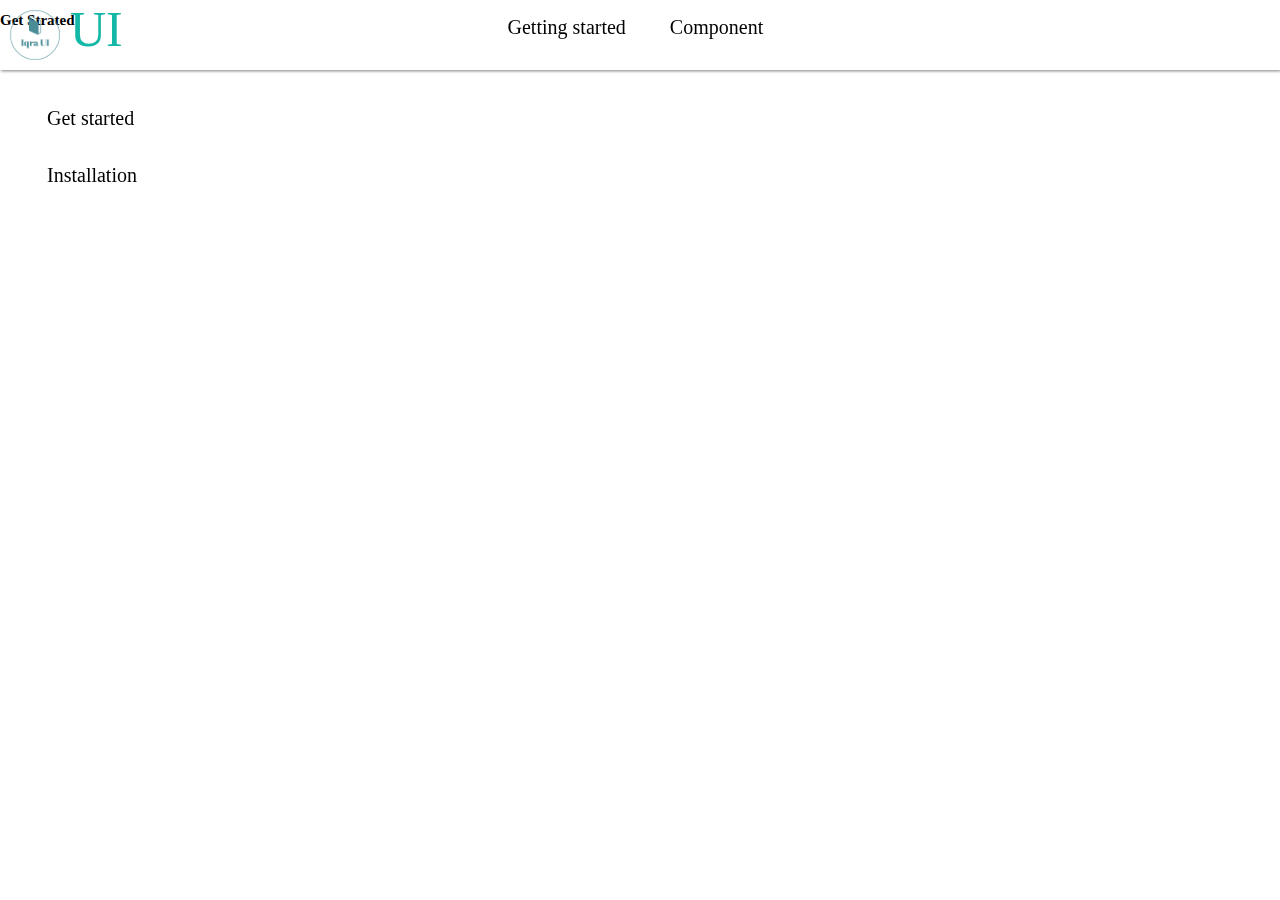
==== index.html @ eab52781 "building header and sidebar" ====
<!DOCTYPE html>
<html lang="en">
<head>
    <meta charset="UTF-8">
    <meta http-equiv="X-UA-Compatible" content="IE=edge">
    <meta name="viewport" content="width=device-width, initial-scale=1.0">
    <title>Document</title>
    <link rel="stylesheet" href="index.css">
    <link rel="stylesheet" href="./stylesheets/main.css">
    <link rel="preconnect" href="https://fonts.googleapis.com">
<link rel="preconnect" href="https://fonts.gstatic.com" crossorigin>
<link href="https://fonts.googleapis.com/css2?family=Cantarell:wght@400;700&family=Heebo&family=Hind:wght@300&family=Lora&family=Nunito+Sans:wght@600&family=Open+Sans+Condensed:wght@700&family=Roboto+Mono:wght@500&family=Roboto:wght@400;500&family=Source+Sans+Pro:ital,wght@0,400;1,600&display=swap" rel="stylesheet">
<link rel="stylesheet" href="https://pro.fontawesome.com/releases/v5.10.0/css/all.css" integrity="sha384-AYmEC3Yw5cVb3ZcuHtOA93w35dYTsvhLPVnYs9eStHfGJvOvKxVfELGroGkvsg+p" crossorigin="anonymous"/>
<link rel="stylesheet" href="path/to/font-awesome/css/font-awesome.min.css">
</head>
<body>
    <div class="grid-container">
        <!---------------------- nav bar --------------- -->
        <div class="navbar">
             <div class="logo-container">
                 <div class="logo">
                     <img class="logo-image" src="/images/iqra-transparent.png">
                 </div>

                 <div class="logo-text">UI</div>
             </div>
       <!---------------------nav items------------------------------------------------ -->
            <div class="nav-content-container">
                <ul class="nav-items">

                    <li class="nav-item">
                        <a href="/">Getting started</a>
                    </li>

                    <li class="nav-item">
                        <a href="/components.html">Component</a>
                    </li>
                </ul>
            </div>
<!------------------------------ nav bar social media icons------------------------------------------------------------------------------- -->
          <div class="nav-social-media-icons-container">
              <ul class="nav-items">
                  <li class="nav-item">
                      <a href="https://github.com/mariyasada">
                          <span class="nav-icon"><i class="fab fa-github"></i></span>
                      </a>
                  </li>

                  <li class="nav-item">
                    <a href="https://twitter.com/mariya_sada">
                        <span class="nav-icon"><i class="fab fa-twitter"></i></span>
                    </a>
                </li>

                <li class="nav-item">
                    <a href="https://www.linkedin.com/in/mariya-sada-1b6443139">
                        <span class="nav-icon"><i class="fab fa-linkedin"></i></span>
                    </a>
                </li>
              </ul>
          </div>
        </div>
<!------------------------- --------------------------nav bar ends here-------------------------------------------------------------------------------- -->
<!-- ------------------------------------------------SIDEBAR STARTS FROM HERE------------------------------------------------ -->
      <div class="sidebar-container">
          <ul class="sidebar-items">
              <li class="sidebar-list-item">
                  <a href="#getstarted"> Get started</a>
              </li>

              <li class="sidebar-list-item">
                <a href="#installation">Installation</a>
             </li>
          </ul>
      </div>
<!--------------------------------  side bar ends here-------------main content starts here--------------------------------- -->
      <section class="main-content-container">
         <div class="section1-container">
             <h2 class="section1-heading">
                 <a href="">Get Strated</a>
             </h2>
             
         </div>

      </section>
</div>
</body>
</html>
---- index.css ----
@import url(./stylesheets/main.css);

.grid-container
{
    display: grid;
    grid-template-rows: 100px auto;
    grid-template-columns: 100px auto;
}
.navbar
{
    grid-row-start:1;  
    grid-row-end: 2;
    grid-column-start: 1;
    grid-column-end:3;
}  
.logo-container
{
    display:flex;
}
.logo {
    flex:1;
}
.logo-image
{
    height:7rem;
    width:7rem;
}
.logo-text
{
    display: inline;
    padding: 0px;
    margin: 0px;
    font-size: 5rem;
    font-weight: 500;
    color: var(--light-teal);
}
/* nav var content's CSS started */
.navbar{
    display:flex;
    justify-content: space-between;
    height:7rem;
    position: fixed;
    top:0;
    width: 100%;
    box-shadow: 1px 1px 3px gray;
    z-index: 1;
}
.nav-content-container {
    position: relative;
    font-weight: 500;
  }

.nav-content-container .nav-item:hover{
      color:var(--light-teal);
  }

  .nav-items {
    display: flex;
    justify-content: space-between;
    list-style: none;
    align-items: center;
  }
  .nav-item{
      font-size: 2rem;
      margin:0 1.6rem;
      padding:0.6rem ;
  }
  .nav-social-media-icon-container
  {
      position: absolute;
      right:20rem;
  }
  .nav-icon
  {
      font-size: 2.5rem;
      color:var(--light-teal);
      font-weight: bold;
  }
  .nav-icon:hover{
     color:var(--dark-black);
  }
  /* ------------------------------------------------NAVBAR CSS ENDS HERE------------------------------------------ */

  /*  ---------------------------------------------SIDEBAR CSS STARTS HERE-------------------------------------------- */
  .sidebar-container
  {
      grid-row-start: 2;
      grid-row-end: 3;
      grid-column-start:1 ;
      grid-column-end: 2;
      height: 100vh;
      position: fixed;
      top:7rem;
      left:0;
      bottom: 0;
      z-index:2;
      width:16rem;
      display: flex;
      align-items: flex-start;
      
  }
  .sidebar-list-item
  {
      font-size: 2rem;
      list-style: none;
      padding: 0.7rem 0.7rem;
      font-weight: 500;
      align-self: center;
      margin-top:2rem;
  }
  .sidebar-list-item:hover{
      color: var(--light-teal);
  }
---- stylesheets/main.css ----
@import url(../index.css);





:root
{
    --light-blue:#93c5fd;
    --dark-black:#18181b;
    --white-color:white;
    --light-slate:#f1f5f9;
    --dark-teal:#0f766e;
    --dark-cyan:#0e7490;
    --light-teal:#14b8a6;
}

html{
    font-size: 62.5%;
}

body{
    box-sizing: border-box;
    margin:0;
    padding: 0;      
}

a{
    text-decoration: none;
    color:inherit;
}
.outline
{
    border: 2px solid gray;
}
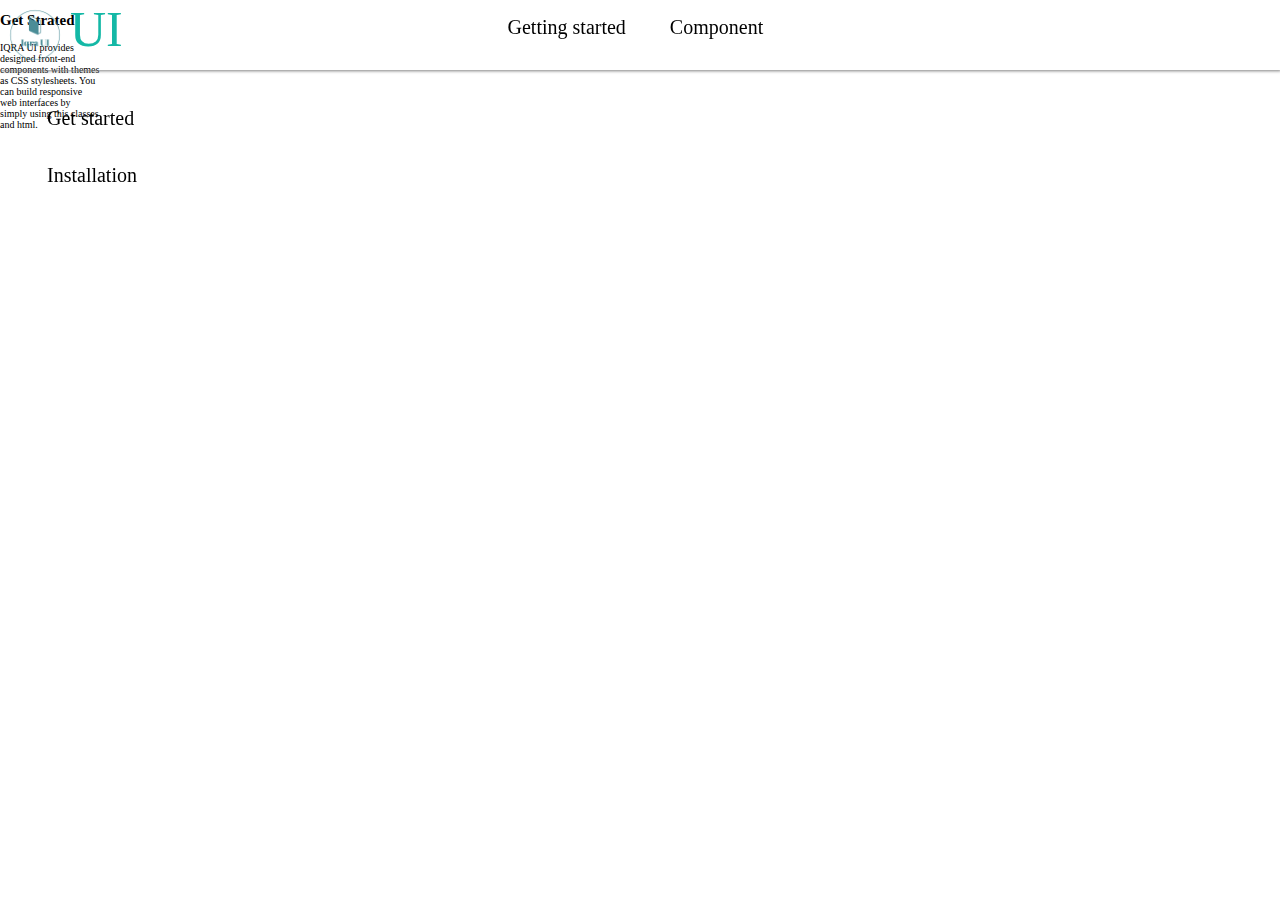
==== commit 81842e53: "Update index.html" ====
--- a/index.html
+++ b/index.html
@@ -79,7 +79,9 @@
              <h2 class="section1-heading">
                  <a href="">Get Strated</a>
              </h2>
-             
+             <p class="section1-text">
+                <span>IQRA UI</span> provides designed front-end components with themes as CSS stylesheets. You can build responsive web interfaces by simply using this classes and html.
+             </p>
          </div>
 
       </section>
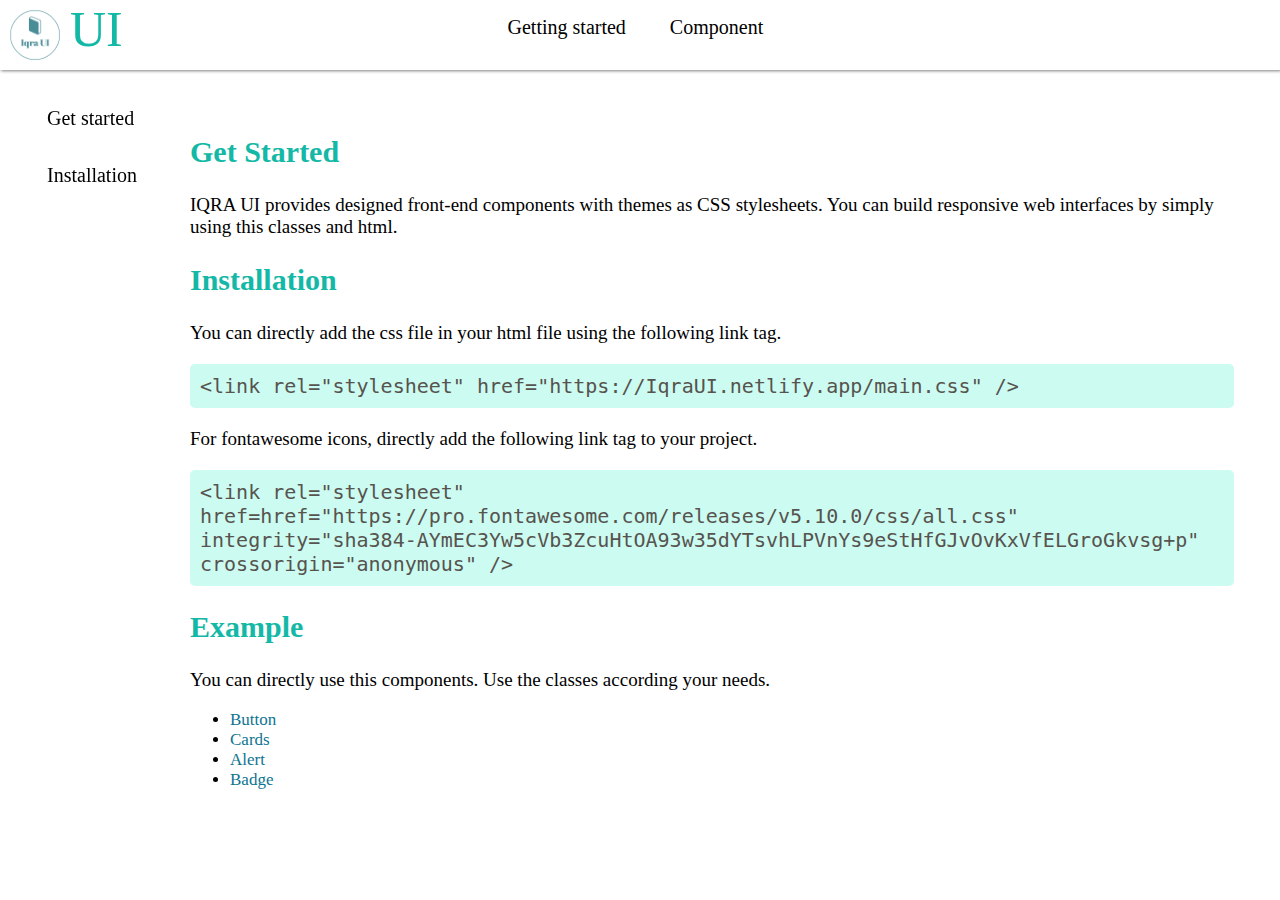
==== commit 53194ced: "done with first page" ====
--- a/index.html
+++ b/index.html
@@ -71,18 +71,62 @@
               <li class="sidebar-list-item">
                 <a href="#installation">Installation</a>
              </li>
+
           </ul>
       </div>
 <!--------------------------------  side bar ends here-------------main content starts here--------------------------------- -->
       <section class="main-content-container">
          <div class="section1-container">
-             <h2 class="section1-heading">
-                 <a href="">Get Strated</a>
+             <h2 class="section-heading">
+                 <a href="">Get Started</a>
              </h2>
-             <p class="section1-text">
+
+             <p class="section-text">
                 <span>IQRA UI</span> provides designed front-end components with themes as CSS stylesheets. You can build responsive web interfaces by simply using this classes and html.
              </p>
          </div>
+
+         <div class="section2-container">
+            <h2 class="section-heading">
+                <a href="">Installation</a>
+            </h2>
+            <p class="section-text">
+               You can directly add the css file in your html file using the following link tag.
+            </p>
+          <!---------------------------------------code link---------------------------- -->
+          <p class="code-link">
+              <code>
+                  &lt;link rel="stylesheet" href="https://IqraUI.netlify.app/main.css" /&gt;
+              </code>
+          </p>
+          <p class="section-text">
+              For fontawesome icons, directly add the following link tag to your project.
+          </p>
+  <!--    -------------------------fontawesome link ---------------------------------------------->
+            <p class="code-link">
+                <code>
+                    &lt;link rel="stylesheet" href=href="https://pro.fontawesome.com/releases/v5.10.0/css/all.css" integrity="sha384-AYmEC3Yw5cVb3ZcuHtOA93w35dYTsvhLPVnYs9eStHfGJvOvKxVfELGroGkvsg+p" crossorigin="anonymous" /&gt;
+                </code>
+            </p>
+
+            <div class="section3-container">
+
+                <h2 class="section-heading">
+                    <a href="">Example</a>
+                </h2>
+    
+                <p class="section-text">
+                   You can directly use this components. Use the classes according your needs.
+
+                   <ul class="section-text-list">
+                       <li><a href=" " class="link">Button</a></li>
+                       <li><a href=" " class="link">Cards</a></li>
+                       <li><a href=" " class="link">Alert</a></li>
+                       <li><a href=" " class="link">Badge</a></li>
+                   </ul>
+                </p>
+            </div>
+        </div>
 
       </section>
 </div>
--- a/index.css
+++ b/index.css
@@ -44,6 +44,7 @@
     width: 100%;
     box-shadow: 1px 1px 3px gray;
     z-index: 1;
+    position: relative;
 }
 .nav-content-container {
     position: relative;
@@ -111,3 +112,92 @@
   .sidebar-list-item:hover{
       color: var(--light-teal);
   }
+/* ----------------------------------------------main-content-css-starts-here------------------------------- */
+.main-content-container{
+    grid-row-start: 2 ;
+    grid-row-end:3 ;
+    grid-column-start: 2;
+    grid-column-end: 3;
+    margin-top:1rem;
+    padding-left:9rem;
+    position: sticky;
+    top:0;
+    left:16rem;
+
+}
+.section1-container
+.section2-container
+.section3-container
+{
+    margin: 2rem;
+    display: flex;
+    flex-wrap: wrap;
+    align-items: center;
+    flex: 1;
+    position: relative;
+}
+.section-heading
+{
+    font-size: 3rem;
+    color: var(--light-teal);
+    font-weight: 600;
+    position: sticky;
+    top:0.3rem;
+    left:16rem;
+}
+.section-text
+{
+    font-size: 1.9rem;
+    max-width: 80vw;
+    position: sticky;
+    top:7rem;
+}
+.code-link
+{
+    font-size: 2rem;
+    color:(--dark-cyan);
+    height:auto;
+    max-width:80vw;
+    padding: 1rem;
+    background-color: var(--ex-light-teal);
+    color: var(--dark-stone);
+    border-radius: 0.5rem;
+}
+.section-text-list
+{
+    font-size: 1.7rem;
+}
+.link
+{
+    color:var(--dark-cyan);
+}
+/* first cover page CSS done-----------------------------------Media query starts here-------------------- */
+
+@media only screen and (max-width:800px) {
+    .sidebar-container{
+       display: none;
+       /* font-size: 1.7rem; */
+       cursor: pointer;
+    }
+    .navbar{
+        left:0;
+        top:0;
+    }
+    .nav-social-media-icon-container{
+        right:3rem;
+    }
+    .nav-item{
+        font-size: 1.7rem;
+    }
+    .code-link
+    {
+        width:66rem;
+        word-wrap: break-word;
+    }
+    .main-content-container {
+        grid-column-start: 1;
+        grid-column-end: 3;
+        padding-left: 3px;
+        margin-left: 3px;
+      }
+}--- a/stylesheets/main.css
+++ b/stylesheets/main.css
@@ -13,6 +13,9 @@
     --dark-teal:#0f766e;
     --dark-cyan:#0e7490;
     --light-teal:#14b8a6;
+    --ex-light-teal:#ccfbf1;
+    --light-stone:#a8a29e;
+    --dark-stone:#57534e;
 }
 
 html{
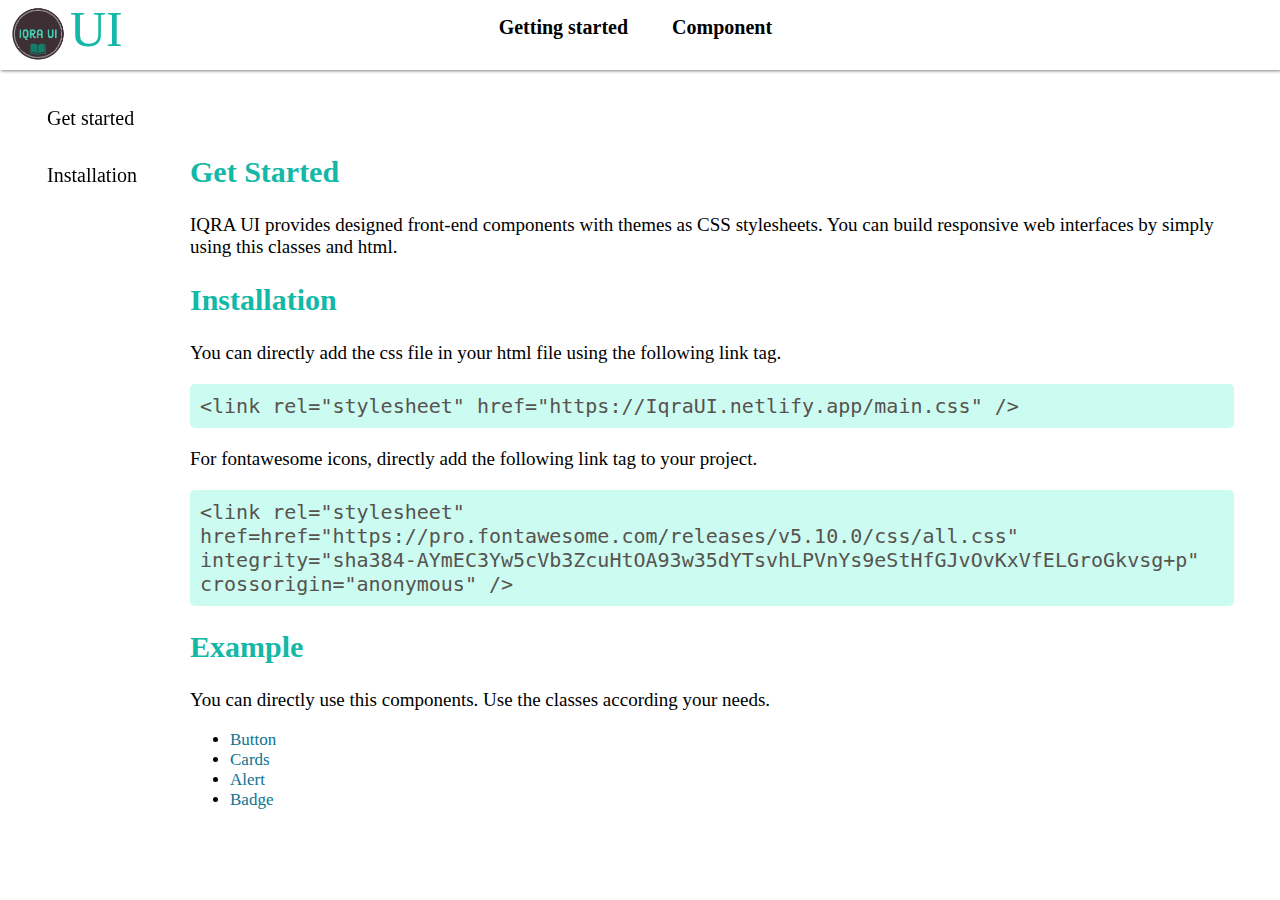
==== commit 0bfbbbd1: "changing logo" ====
--- a/index.html
+++ b/index.html
@@ -19,7 +19,7 @@
         <div class="navbar">
              <div class="logo-container">
                  <div class="logo">
-                     <img class="logo-image" src="/images/iqra-transparent.png">
+                     <img class="logo-image" src="/images/iqra.png">
                  </div>
 
                  <div class="logo-text">UI</div>
--- a/index.css
+++ b/index.css
@@ -38,12 +38,13 @@
 .navbar{
     display:flex;
     justify-content: space-between;
+    flex-wrap: wrap;
     height:7rem;
     position: fixed;
     top:0;
     width: 100%;
     box-shadow: 1px 1px 3px gray;
-    z-index: 1;
+    z-index: 10;
     position: relative;
 }
 .nav-content-container {
@@ -65,6 +66,7 @@
       font-size: 2rem;
       margin:0 1.6rem;
       padding:0.6rem ;
+      font-weight: 600;
   }
   .nav-social-media-icon-container
   {
@@ -94,7 +96,7 @@
       top:7rem;
       left:0;
       bottom: 0;
-      z-index:2;
+      z-index:20;
       width:16rem;
       display: flex;
       align-items: flex-start;
@@ -118,11 +120,12 @@
     grid-row-end:3 ;
     grid-column-start: 2;
     grid-column-end: 3;
-    margin-top:1rem;
+    margin-top:3rem;
     padding-left:9rem;
     position: sticky;
     top:0;
     left:16rem;
+    z-index:18;
 
 }
 .section1-container
@@ -142,8 +145,8 @@
     color: var(--light-teal);
     font-weight: 600;
     position: sticky;
-    top:0.3rem;
-    left:16rem;
+    /* top:0.3rem;
+    left:16rem; */
 }
 .section-text
 {
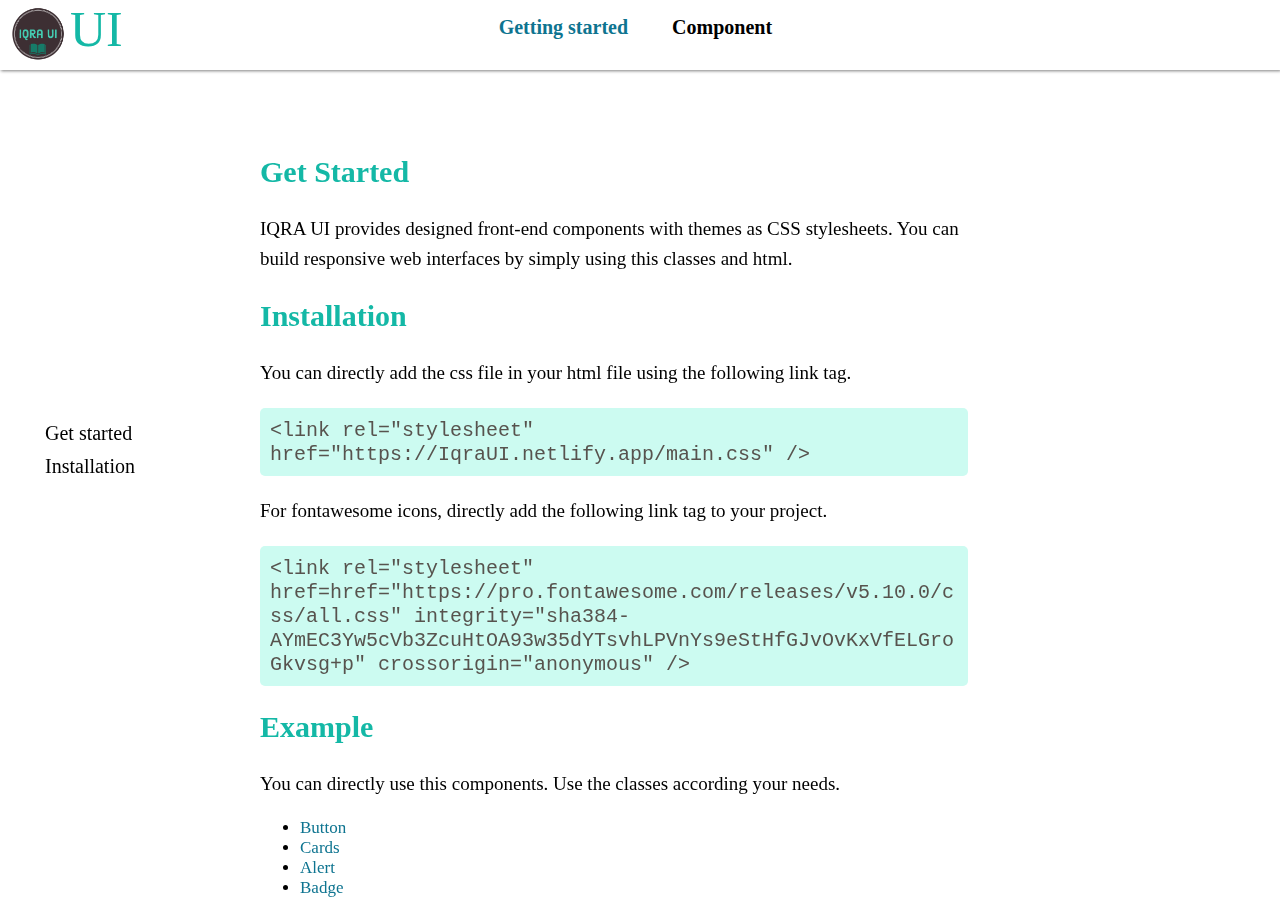
==== commit 871539f8: "fixing code" ====
--- a/index.html
+++ b/index.html
@@ -28,8 +28,8 @@
             <div class="nav-content-container">
                 <ul class="nav-items">
 
-                    <li class="nav-item">
-                        <a href="/">Getting started</a>
+                    <li class="nav-item nav-item-active">
+                        <a href="/index.html">Getting started</a>
                     </li>
 
                     <li class="nav-item">
@@ -47,7 +47,7 @@
                   </li>
 
                   <li class="nav-item">
-                    <a href="https://twitter.com/mariya_sada">
+                    <a href="https://twitter.com/sada_mariya">
                         <span class="nav-icon"><i class="fab fa-twitter"></i></span>
                     </a>
                 </li>
--- a/index.css
+++ b/index.css
@@ -5,6 +5,7 @@
     display: grid;
     grid-template-rows: 100px auto;
     grid-template-columns: 100px auto;
+   
 }
 .navbar
 {
@@ -12,6 +13,7 @@
     grid-row-end: 2;
     grid-column-start: 1;
     grid-column-end:3;
+    
 }  
 .logo-container
 {
@@ -38,7 +40,6 @@
 .navbar{
     display:flex;
     justify-content: space-between;
-    flex-wrap: wrap;
     height:7rem;
     position: fixed;
     top:0;
@@ -71,7 +72,7 @@
   .nav-social-media-icon-container
   {
       position: absolute;
-      right:20rem;
+      right:22rem;
   }
   .nav-icon
   {
@@ -81,6 +82,11 @@
   }
   .nav-icon:hover{
      color:var(--dark-black);
+  }
+  .nav-item.nav-item-active
+  {
+      font-weight: bold;
+      color: var(--dark-cyan);
   }
   /* ------------------------------------------------NAVBAR CSS ENDS HERE------------------------------------------ */
 
@@ -93,13 +99,13 @@
       grid-column-end: 2;
       height: 100vh;
       position: fixed;
-      top:7rem;
+      top:0;
       left:0;
       bottom: 0;
       z-index:20;
-      width:16rem;
+      width:17rem;
       display: flex;
-      align-items: flex-start;
+      align-items: center;
       
   }
   .sidebar-list-item
@@ -109,7 +115,7 @@
       padding: 0.7rem 0.7rem;
       font-weight: 500;
       align-self: center;
-      margin-top:2rem;
+      /* margin-top:2rem; */
   }
   .sidebar-list-item:hover{
       color: var(--light-teal);
@@ -124,7 +130,7 @@
     padding-left:9rem;
     position: sticky;
     top:0;
-    left:16rem;
+    left:17rem;
     z-index:18;
 
 }
@@ -151,16 +157,18 @@
 .section-text
 {
     font-size: 1.9rem;
-    max-width: 80vw;
+    max-width: 90vw;
     position: sticky;
     top:7rem;
+    line-height:3rem;
 }
 .code-link
 {
     font-size: 2rem;
     color:(--dark-cyan);
+    word-wrap: break-word;
     height:auto;
-    max-width:80vw;
+    max-width:90vw;
     padding: 1rem;
     background-color: var(--ex-light-teal);
     color: var(--dark-stone);
@@ -176,15 +184,24 @@
 }
 /* first cover page CSS done-----------------------------------Media query starts here-------------------- */
 
-@media only screen and (max-width:800px) {
+@media only screen and (min-width:804px) {
+    body {
+       height: 100%;
+        width: 100%;
+      }
+
     .sidebar-container{
-       display: none;
-       /* font-size: 1.7rem; */
+       font-size: 1rem;
        cursor: pointer;
+       margin-left: auto;
+       padding: 0;
+       width: 40%;
+       
     }
     .navbar{
         left:0;
         top:0;
+        width:100%;
     }
     .nav-social-media-icon-container{
         right:3rem;
@@ -194,13 +211,10 @@
     }
     .code-link
     {
-        width:66rem;
+        width:inherit;
         word-wrap: break-word;
     }
     .main-content-container {
-        grid-column-start: 1;
-        grid-column-end: 3;
-        padding-left: 3px;
-        margin-left: 3px;
+        width:60%;
       }
 }--- a/stylesheets/main.css
+++ b/stylesheets/main.css
@@ -1,9 +1,12 @@
 @import url(../index.css);
+@import url(/component.css);
+@import url(./alert/alert.css);
+@import url(./avatar/avatar.css);
 
 
 
 
-
+/* COLORS */
 :root
 {
     --light-blue:#93c5fd;
@@ -11,12 +14,32 @@
     --white-color:white;
     --light-slate:#f1f5f9;
     --dark-teal:#0f766e;
+    --mediun-teal:#0d9488;
     --dark-cyan:#0e7490;
     --light-teal:#14b8a6;
     --ex-light-teal:#ccfbf1;
     --light-stone:#a8a29e;
     --dark-stone:#57534e;
+    --dark-green:#14532d;
+    --light-green:#4ade80;
+    --dark-zinc:#71717a;
+    --dark-sky:#0369a1;
+    --light-sky:#e0f2fe;
+    --dark-blue:#05386B;
+    --dark-rose:#be123c;
+    --light-rose:#fb7185;
+    --dark-yellow:#ca8a04;
+    --light-yellow:#fde047;
+    --dark-orange:#f97316;
+    --light-orange:#fdba74;
+    --dark-coco:#bb350f;
+    --light-coco:#964224;
+    --dark-chocolate:#6B2309;
+    --dark-purple:#a21caf;
+    --light-purple:#e879f9;
+    --red-color:#ef4444;
 }
+/* RESET CSS */
 
 html{
     font-size: 62.5%;
@@ -36,3 +59,11 @@
 {
     border: 2px solid gray;
 }
+/* components page's sidebar with component's CSS */
+
+.sidebar-component-list.component-active
+{
+     font-weight: 700;
+     color:var(--dark-rose);
+}
+
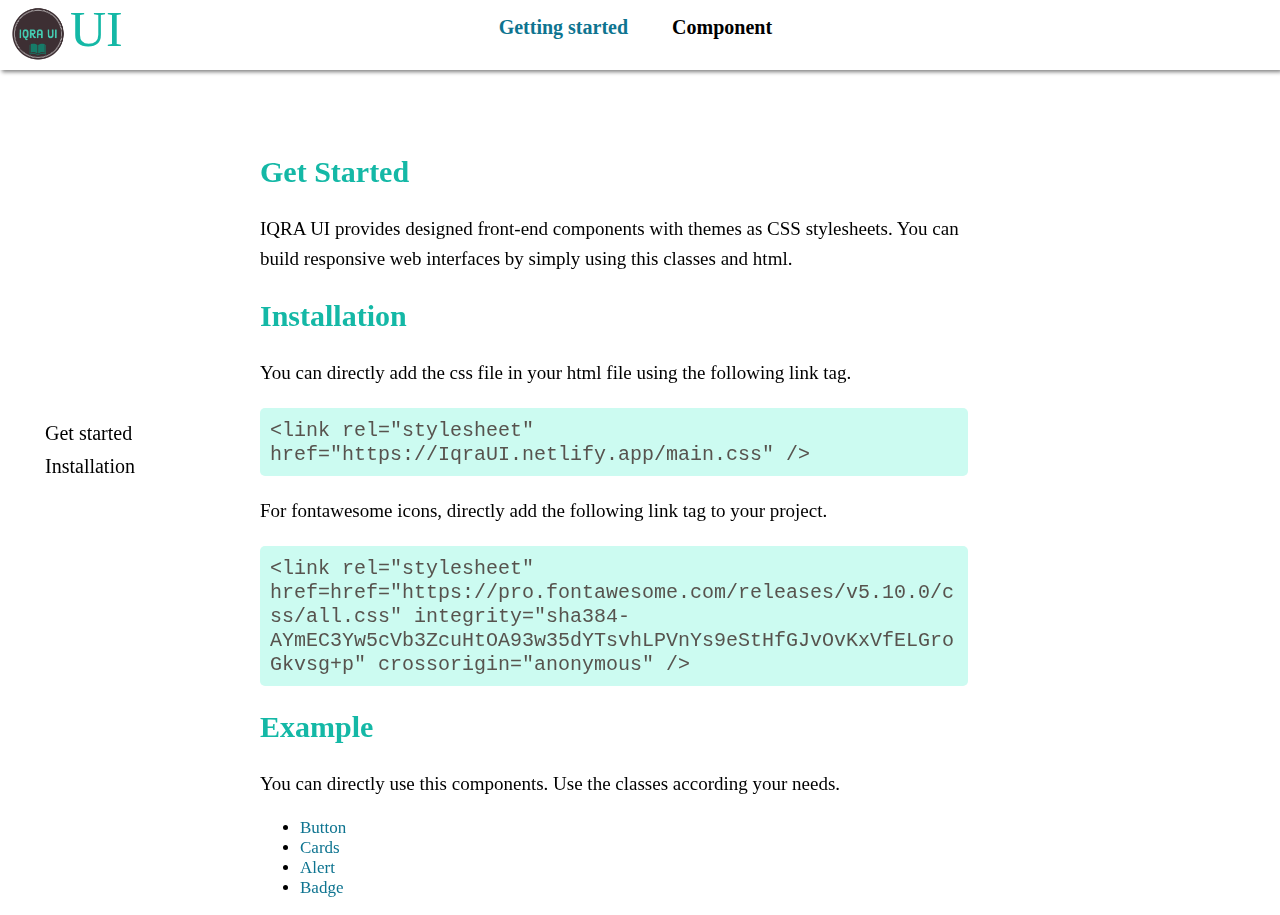
==== commit 88adb942: "feat:adding button component" ====
--- a/index.html
+++ b/index.html
@@ -119,10 +119,10 @@
                    You can directly use this components. Use the classes according your needs.
 
                    <ul class="section-text-list">
-                       <li><a href=" " class="link">Button</a></li>
-                       <li><a href=" " class="link">Cards</a></li>
-                       <li><a href=" " class="link">Alert</a></li>
-                       <li><a href=" " class="link">Badge</a></li>
+                       <li><a href="/htmlFiles/button.html " class="link">Button</a></li>
+                       <li><a href="/htmlFiles/ " class="link">Cards</a></li>
+                       <li><a href="/components.html" class="link">Alert</a></li>
+                       <li><a href="/htmlFiles/badges.html " class="link">Badge</a></li>
                    </ul>
                 </p>
             </div>
--- a/index.css
+++ b/index.css
@@ -44,7 +44,7 @@
     position: fixed;
     top:0;
     width: 100%;
-    box-shadow: 1px 1px 3px gray;
+    box-shadow: 2px 2px 4px gray;
     z-index: 10;
     position: relative;
 }
@@ -120,6 +120,7 @@
   .sidebar-list-item:hover{
       color: var(--light-teal);
   }
+  
 /* ----------------------------------------------main-content-css-starts-here------------------------------- */
 .main-content-container{
     grid-row-start: 2 ;
--- a/stylesheets/main.css
+++ b/stylesheets/main.css
@@ -14,14 +14,14 @@
     --white-color:white;
     --light-slate:#f1f5f9;
     --dark-teal:#0f766e;
-    --mediun-teal:#0d9488;
+    --medium-teal:#0d9488;
     --dark-cyan:#0e7490;
     --light-teal:#14b8a6;
     --ex-light-teal:#ccfbf1;
     --light-stone:#a8a29e;
     --dark-stone:#57534e;
     --dark-green:#14532d;
-    --light-green:#4ade80;
+    --light-green:#37ca6d;
     --dark-zinc:#71717a;
     --dark-sky:#0369a1;
     --light-sky:#e0f2fe;
@@ -38,6 +38,7 @@
     --dark-purple:#a21caf;
     --light-purple:#e879f9;
     --red-color:#ef4444;
+    --medium-green:#1a9b49;
 }
 /* RESET CSS */
 
